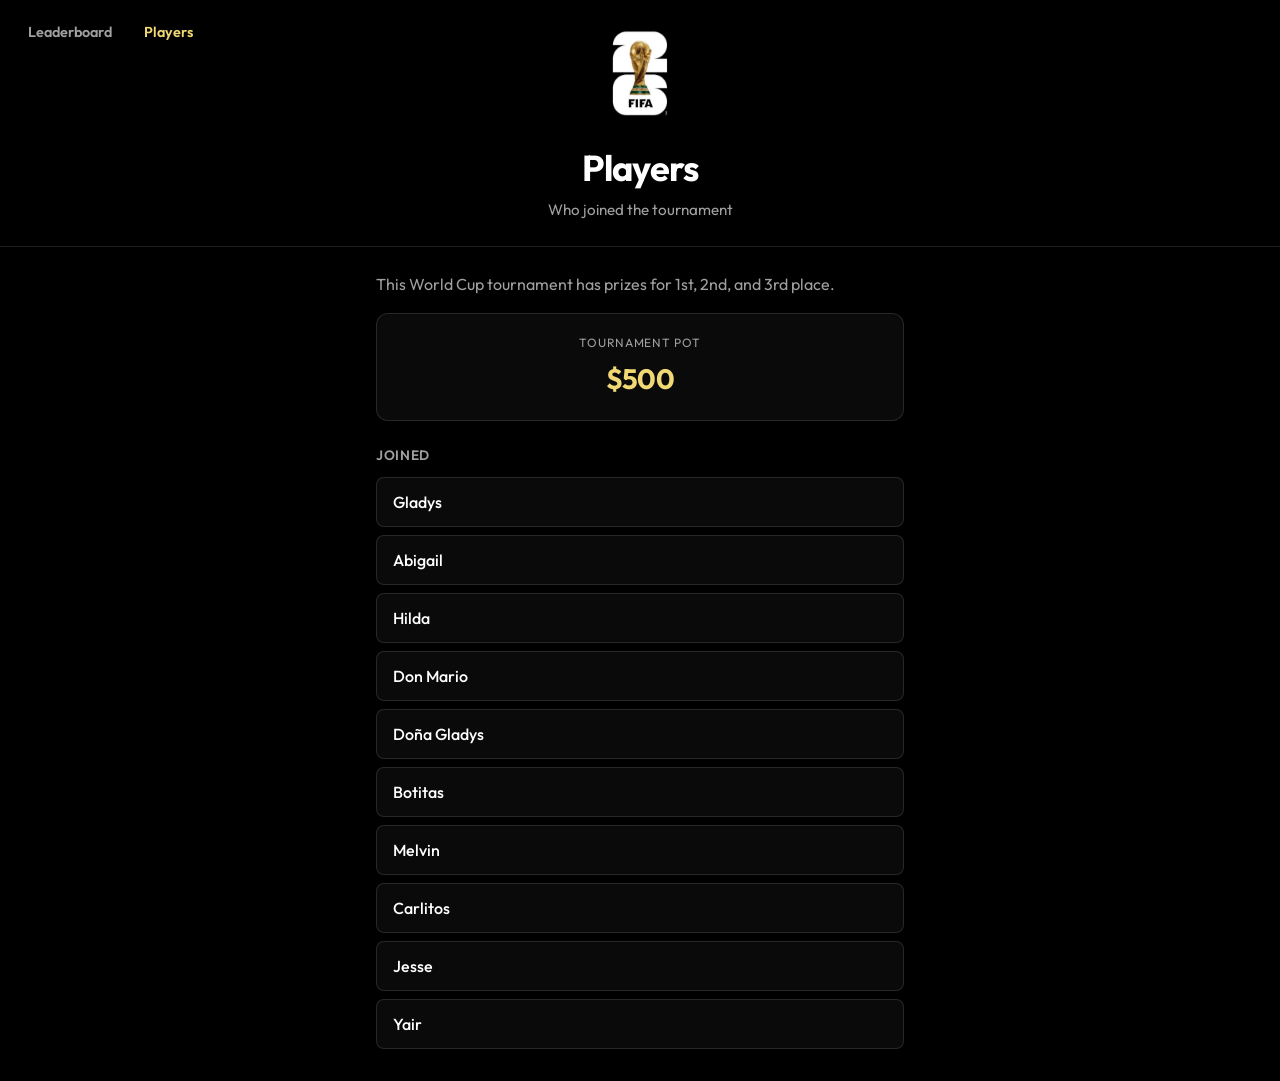
==== players.html @ 7dcce6c4 "Add players page and tournament nav Add top-left navigation shared between leaderboard and players p" ====
<!DOCTYPE html>
<html lang="en">
<head>
  <meta charset="UTF-8">
  <meta name="viewport" content="width=device-width, initial-scale=1.0">
  <title>Mundial — Players</title>
  <link rel="stylesheet" href="style.css">
  <link rel="preconnect" href="https://fonts.googleapis.com">
  <link rel="preconnect" href="https://fonts.gstatic.com" crossorigin>
  <link href="https://fonts.googleapis.com/css2?family=Outfit:wght@400;600;700&display=swap" rel="stylesheet">
</head>
<body>
  <header class="header">
    <nav class="nav" aria-label="Main">
      <a href="index.html" class="nav-link">Leaderboard</a>
      <a href="players.html" class="nav-link nav-link--active">Players</a>
    </nav>
    <div class="header-inner">
      <img src="assets/worldcup-logo.png" alt="FIFA World Cup 2026" class="header-logo" width="80" height="60">
      <h1>Players</h1>
      <p class="tagline">Who joined the tournament</p>
    </div>
  </header>

  <main class="main">
    <div class="page-content">
      <p>This World Cup tournament has prizes for 1st, 2nd, and 3rd place.</p>
    </div>
    <div class="pot-card">
      <span class="pot-label">Tournament pot</span>
      <span id="pot-value" class="pot-value"></span>
    </div>
    <section class="joined-section" aria-label="Players who joined">
      <h2 class="joined-title">Joined</h2>
      <ul id="joined-list" class="joined-list"></ul>
    </section>
  </main>

  <script src="players.js"></script>
  <script>
    (function () {
      function escapeHtml(str) {
        const div = document.createElement('div');
        div.textContent = str;
        return div.innerHTML;
      }

      document.addEventListener('DOMContentLoaded', () => {
        var potEl = document.getElementById('pot-value');
        if (potEl && typeof tournamentPot !== 'undefined') {
          potEl.textContent = '$' + Number(tournamentPot).toLocaleString();
        }

        var list = document.getElementById('joined-list');
        if (list && typeof players !== 'undefined') {
          list.innerHTML = players
            .map(function (p) {
              return '<li class="joined-item">' + escapeHtml(p.name) + '</li>';
            })
            .join('');
        }

        requestAnimationFrame(function () {
          document.body.classList.add('loaded');
        });
      });
    })();
  </script>
</body>
</html>
---- style.css ----
*,
*::before,
*::after {
  box-sizing: border-box;
}

:root {
  --bg-dark: #000000;
  --bg-card: #0a0a0a;
  --bg-card-hover: #141414;
  --accent-gold: #d4af37;
  --accent-gold-light: #f0d875;
  --text-primary: #ffffff;
  --text-muted: #a0a0a0;
  --border: rgba(255, 255, 255, 0.12);
  --radius: 12px;
  --radius-sm: 8px;
  --shadow: 0 4px 24px rgba(0, 0, 0, 0.5);
  --safe-top: env(safe-area-inset-top);
  --safe-bottom: env(safe-area-inset-bottom);
}

body {
  margin: 0;
  min-height: 100vh;
  font-family: 'Outfit', system-ui, -apple-system, sans-serif;
  background: var(--bg-dark);
  color: var(--text-primary);
  line-height: 1.5;
  -webkit-font-smoothing: antialiased;
  padding-bottom: var(--safe-bottom);
}

/* Page load animation */
@keyframes loadFadeIn {
  from {
    opacity: 0;
    transform: translateY(14px);
  }
  to {
    opacity: 1;
    transform: translateY(0);
  }
}

.header-logo,
.header h1,
.tagline {
  opacity: 0;
}

body.loaded .header-logo,
body.loaded .header h1,
body.loaded .tagline {
  animation: loadFadeIn 0.55s ease-out forwards;
}

body.loaded .header-logo { animation-delay: 0.05s; }
body.loaded .header h1 { animation-delay: 0.15s; }
body.loaded .tagline { animation-delay: 0.25s; }

.leaderboard-row {
  opacity: 0;
}

body.loaded .leaderboard-row {
  animation: loadFadeIn 0.45s ease-out forwards;
}

body.loaded .leaderboard-row:nth-child(1) { animation-delay: 0.35s; }
body.loaded .leaderboard-row:nth-child(2) { animation-delay: 0.42s; }
body.loaded .leaderboard-row:nth-child(3) { animation-delay: 0.49s; }
body.loaded .leaderboard-row:nth-child(4) { animation-delay: 0.56s; }
body.loaded .leaderboard-row:nth-child(5) { animation-delay: 0.63s; }
body.loaded .leaderboard-row:nth-child(6) { animation-delay: 0.70s; }
body.loaded .leaderboard-row:nth-child(7) { animation-delay: 0.77s; }
body.loaded .leaderboard-row:nth-child(8) { animation-delay: 0.84s; }
body.loaded .leaderboard-row:nth-child(9) { animation-delay: 0.91s; }
body.loaded .leaderboard-row:nth-child(10) { animation-delay: 0.98s; }

@media (prefers-reduced-motion: reduce) {
  .header-logo,
  .header h1,
  .tagline,
  .leaderboard-row {
    opacity: 1;
    animation: none !important;
  }
}

/* Header */
.header {
  background: var(--bg-dark);
  border-bottom: 1px solid var(--border);
  padding: 1.5rem 1rem calc(1.5rem + var(--safe-top));
  padding-top: calc(1.25rem + var(--safe-top));
  text-align: center;
  position: relative;
}

/* Top-left nav */
.nav {
  position: absolute;
  left: 1rem;
  top: calc(1rem + var(--safe-top));
  display: flex;
  gap: 0.5rem;
  flex-wrap: wrap;
}

.nav-link {
  font-size: 0.9rem;
  font-weight: 600;
  color: var(--text-muted);
  text-decoration: none;
  padding: 0.4rem 0.75rem;
  border-radius: var(--radius-sm);
  transition: color 0.2s ease, background 0.2s ease;
}

.nav-link:hover {
  color: var(--text-primary);
  background: var(--bg-card);
}

.nav-link--active {
  color: var(--accent-gold-light);
}

.header-inner {
  max-width: 600px;
  margin: 0 auto;
}

.header-logo {
  display: block;
  margin: 0 auto 0.75rem;
  height: auto;
  max-width: 80px;
  object-fit: contain;
}

.header h1 {
  margin: 0;
  font-size: clamp(1.75rem, 5vw, 2.25rem);
  font-weight: 700;
  letter-spacing: -0.02em;
  color: var(--text-primary);
}

.tagline {
  margin: 0.25rem 0 0;
  font-size: 0.95rem;
  color: var(--text-muted);
  font-weight: 400;
}

/* Main */
.main {
  max-width: 560px;
  margin: 0 auto;
  padding: 1.5rem 1rem 2rem;
}

.page-content {
  color: var(--text-primary);
  line-height: 1.65;
}

.page-content p {
  margin: 0 0 1rem;
  color: var(--text-muted);
}

/* Players page: pot + joined list */
.pot-card {
  text-align: center;
  padding: 1.25rem 1.5rem;
  margin-bottom: 1.5rem;
  background: var(--bg-card);
  border: 1px solid var(--border);
  border-radius: var(--radius);
  box-shadow: var(--shadow);
}

.pot-label {
  display: block;
  font-size: 0.75rem;
  text-transform: uppercase;
  letter-spacing: 0.06em;
  color: var(--text-muted);
  margin-bottom: 0.35rem;
}

.pot-value {
  font-size: 1.75rem;
  font-weight: 700;
  color: var(--accent-gold-light);
  letter-spacing: -0.02em;
}

.joined-section {
  margin-top: 0;
}

.joined-title {
  font-size: 0.85rem;
  font-weight: 600;
  text-transform: uppercase;
  letter-spacing: 0.05em;
  color: var(--text-muted);
  margin: 0 0 0.75rem;
}

.joined-list {
  list-style: none;
  margin: 0;
  padding: 0;
  display: flex;
  flex-direction: column;
  gap: 0.5rem;
}

.joined-item {
  padding: 0.75rem 1rem;
  background: var(--bg-card);
  border: 1px solid var(--border);
  border-radius: var(--radius-sm);
  font-weight: 500;
  color: var(--text-primary);
}

.leaderboard {
  width: 100%;
}

.leaderboard-list {
  list-style: none;
  margin: 0;
  padding: 0;
  display: flex;
  flex-direction: column;
  gap: 0.75rem;
}

/* Row = rank + avatar + name + points */
.leaderboard-row {
  display: grid;
  grid-template-columns: auto 1fr auto;
  align-items: center;
  gap: 1rem;
  padding: 0.875rem 1rem;
  background: var(--bg-card);
  border: 1px solid var(--border);
  border-radius: var(--radius);
  box-shadow: var(--shadow);
  transition: background 0.2s ease, transform 0.15s ease;
}

.leaderboard-row:focus-within,
.leaderboard-row:hover {
  background: var(--bg-card-hover);
}

@media (prefers-reduced-motion: no-preference) {
  .leaderboard-row:hover {
    transform: translateY(-1px);
  }
}

.rank {
  min-width: 2.25rem;
  height: 2.25rem;
  display: flex;
  align-items: center;
  justify-content: center;
  font-weight: 700;
  font-size: 1.1rem;
  color: var(--text-muted);
  background: rgba(255, 255, 255, 0.06);
  border-radius: var(--radius-sm);
}

.rank.top-1 { color: var(--accent-gold); background: rgba(212, 175, 55, 0.2); }
.rank.top-2 { color: var(--text-muted); background: rgba(200, 200, 200, 0.15); }
.rank.top-3 { color: #b87333; background: rgba(184, 115, 51, 0.2); }

.player-info {
  display: flex;
  align-items: center;
  gap: 0.875rem;
  min-width: 0;
}

.player-avatar {
  width: 48px;
  height: 48px;
  border-radius: 50%;
  object-fit: cover;
  flex-shrink: 0;
  border: 2px solid var(--border);
}

.player-name {
  margin: 0;
  font-size: 1.05rem;
  font-weight: 600;
  color: var(--text-primary);
  white-space: nowrap;
  overflow: hidden;
  text-overflow: ellipsis;
}

.points-wrap {
  text-align: right;
}

.points-value {
  font-size: 1.35rem;
  font-weight: 700;
  color: var(--accent-gold-light);
  letter-spacing: -0.02em;
}

.points-label {
  display: block;
  font-size: 0.7rem;
  text-transform: uppercase;
  letter-spacing: 0.06em;
  color: var(--text-muted);
  margin-top: 0.1rem;
}

/* Podium highlight for top 3 */
.leaderboard-row.top-1 { border-color: rgba(212, 175, 55, 0.5); }
.leaderboard-row.top-2 { border-color: rgba(200, 200, 200, 0.35); }
.leaderboard-row.top-3 { border-color: rgba(184, 115, 51, 0.4); }

/* Empty state */
.leaderboard-empty {
  text-align: center;
  padding: 3rem 1.5rem;
  color: var(--text-muted);
  font-size: 1rem;
  opacity: 0;
}

body.loaded .leaderboard-empty {
  animation: loadFadeIn 0.45s ease-out 0.35s forwards;
}

@media (prefers-reduced-motion: reduce) {
  .leaderboard-empty {
    opacity: 1;
    animation: none !important;
  }
}

@media (max-width: 380px) {
  .leaderboard-row {
    padding: 0.75rem;
    gap: 0.75rem;
  }
  .player-avatar {
    width: 42px;
    height: 42px;
  }
  .player-name {
    font-size: 0.95rem;
  }
  .points-value {
    font-size: 1.2rem;
  }
}
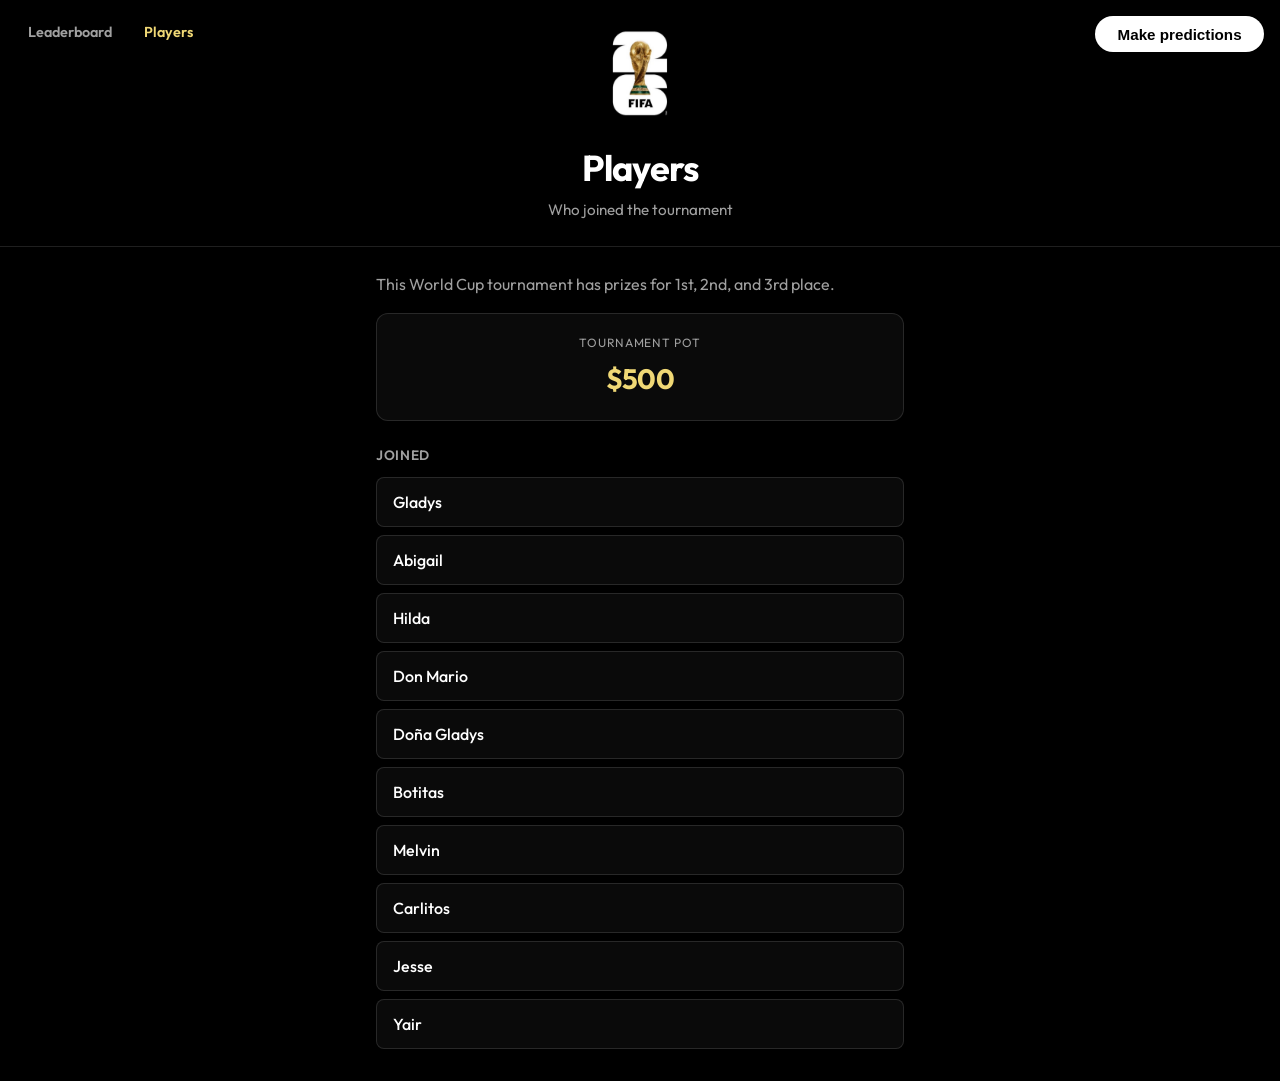
==== commit 27bd2f93: "Add header prediction call-to-action Add a prominent Make predictions button to the top-right of the" ====
--- a/players.html
+++ b/players.html
@@ -15,6 +15,7 @@
       <a href="index.html" class="nav-link">Leaderboard</a>
       <a href="players.html" class="nav-link nav-link--active">Players</a>
     </nav>
+    <button type="button" class="header-cta">Make predictions</button>
     <div class="header-inner">
       <img src="assets/worldcup-logo.png" alt="FIFA World Cup 2026" class="header-logo" width="80" height="60">
       <h1>Players</h1>
--- a/style.css
+++ b/style.css
@@ -127,6 +127,38 @@
   color: var(--accent-gold-light);
 }
 
+.header-cta {
+  position: absolute;
+  right: 1rem;
+  top: calc(1rem + var(--safe-top));
+  padding: 0.6rem 1.4rem;
+  border-radius: 999px;
+  border: none;
+  background: #ffffff;
+  color: #000000;
+  font-size: 0.95rem;
+  font-weight: 600;
+  cursor: pointer;
+  box-shadow: 0 4px 18px rgba(0, 0, 0, 0.45);
+  transition: transform 0.15s ease, box-shadow 0.15s ease, background 0.15s ease;
+}
+
+.header-cta:hover {
+  background: #f5f5f5;
+  transform: translateY(-1px) scale(1.02);
+  box-shadow: 0 6px 22px rgba(0, 0, 0, 0.55);
+}
+
+.header-cta:active {
+  transform: translateY(0) scale(0.99);
+  box-shadow: 0 3px 12px rgba(0, 0, 0, 0.5);
+}
+
+.header-cta:focus-visible {
+  outline: 2px solid var(--accent-gold-light);
+  outline-offset: 2px;
+}
+
 .header-inner {
   max-width: 600px;
   margin: 0 auto;
